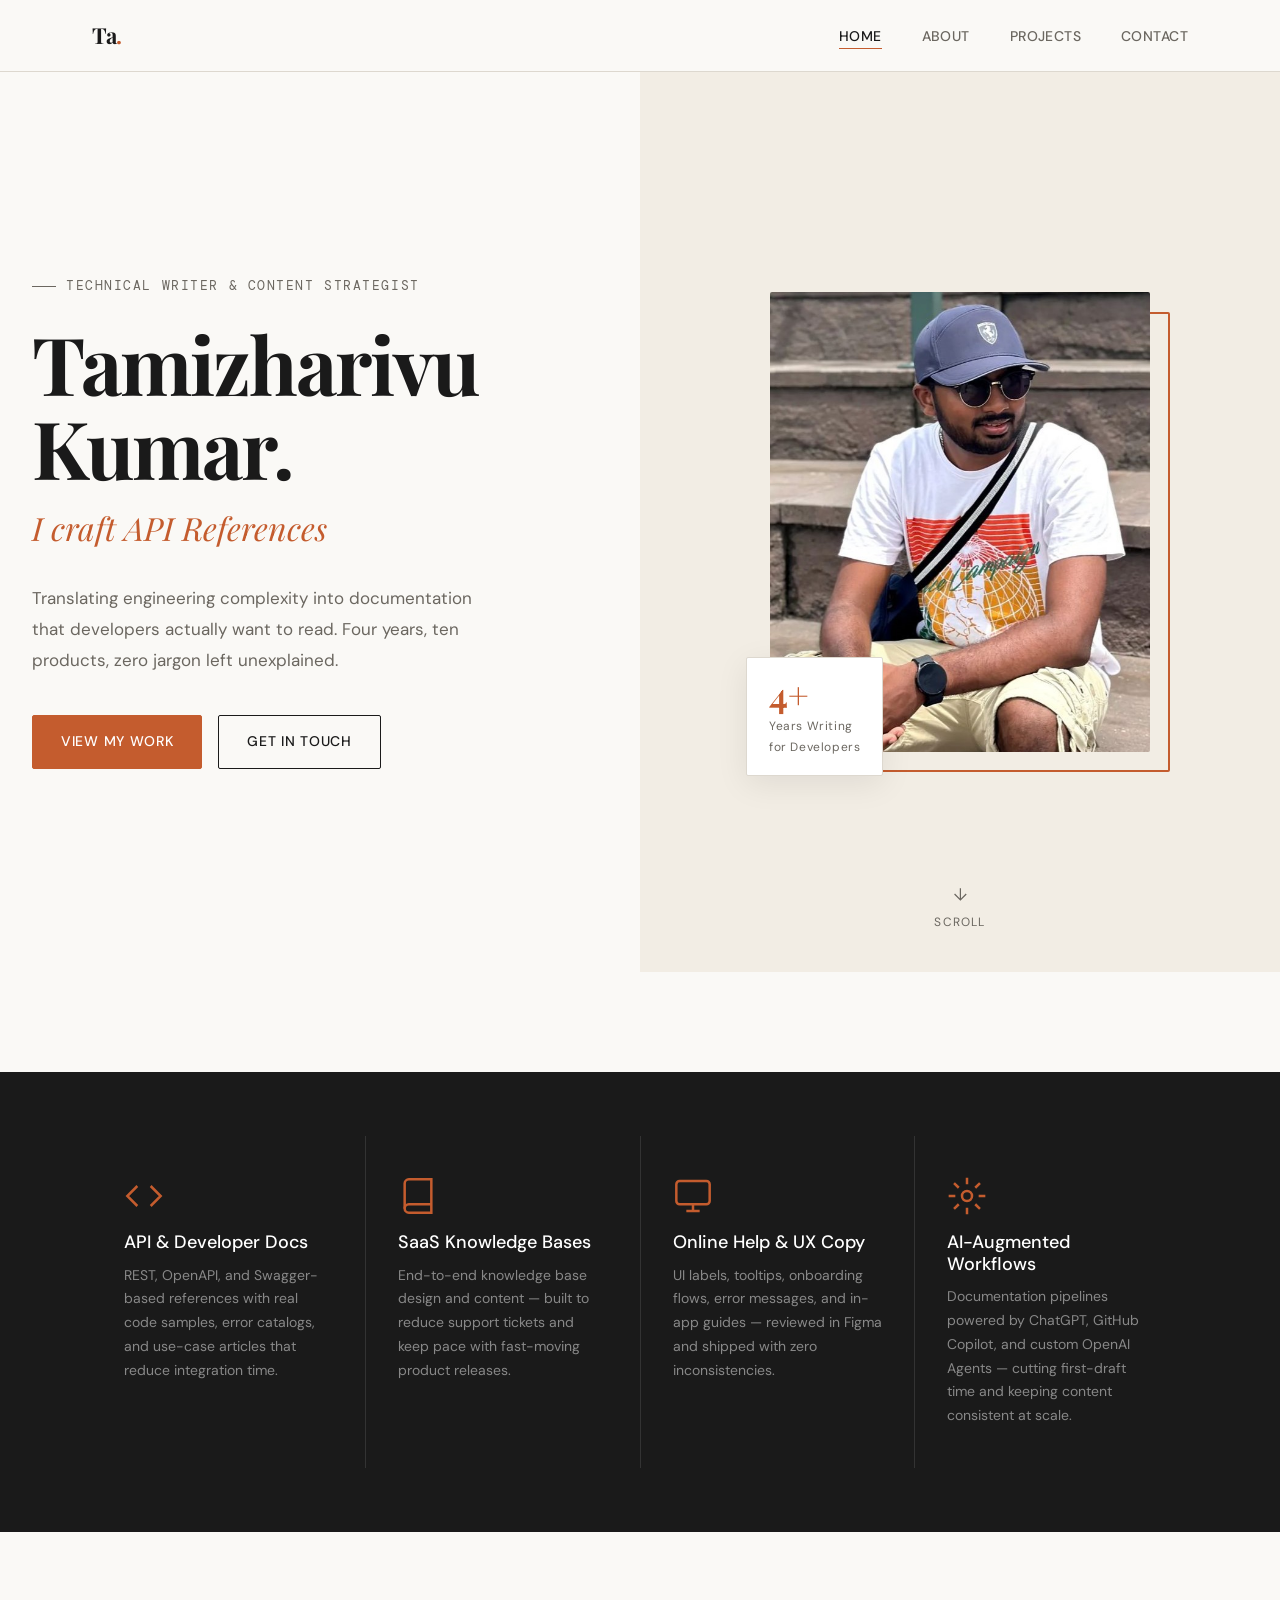
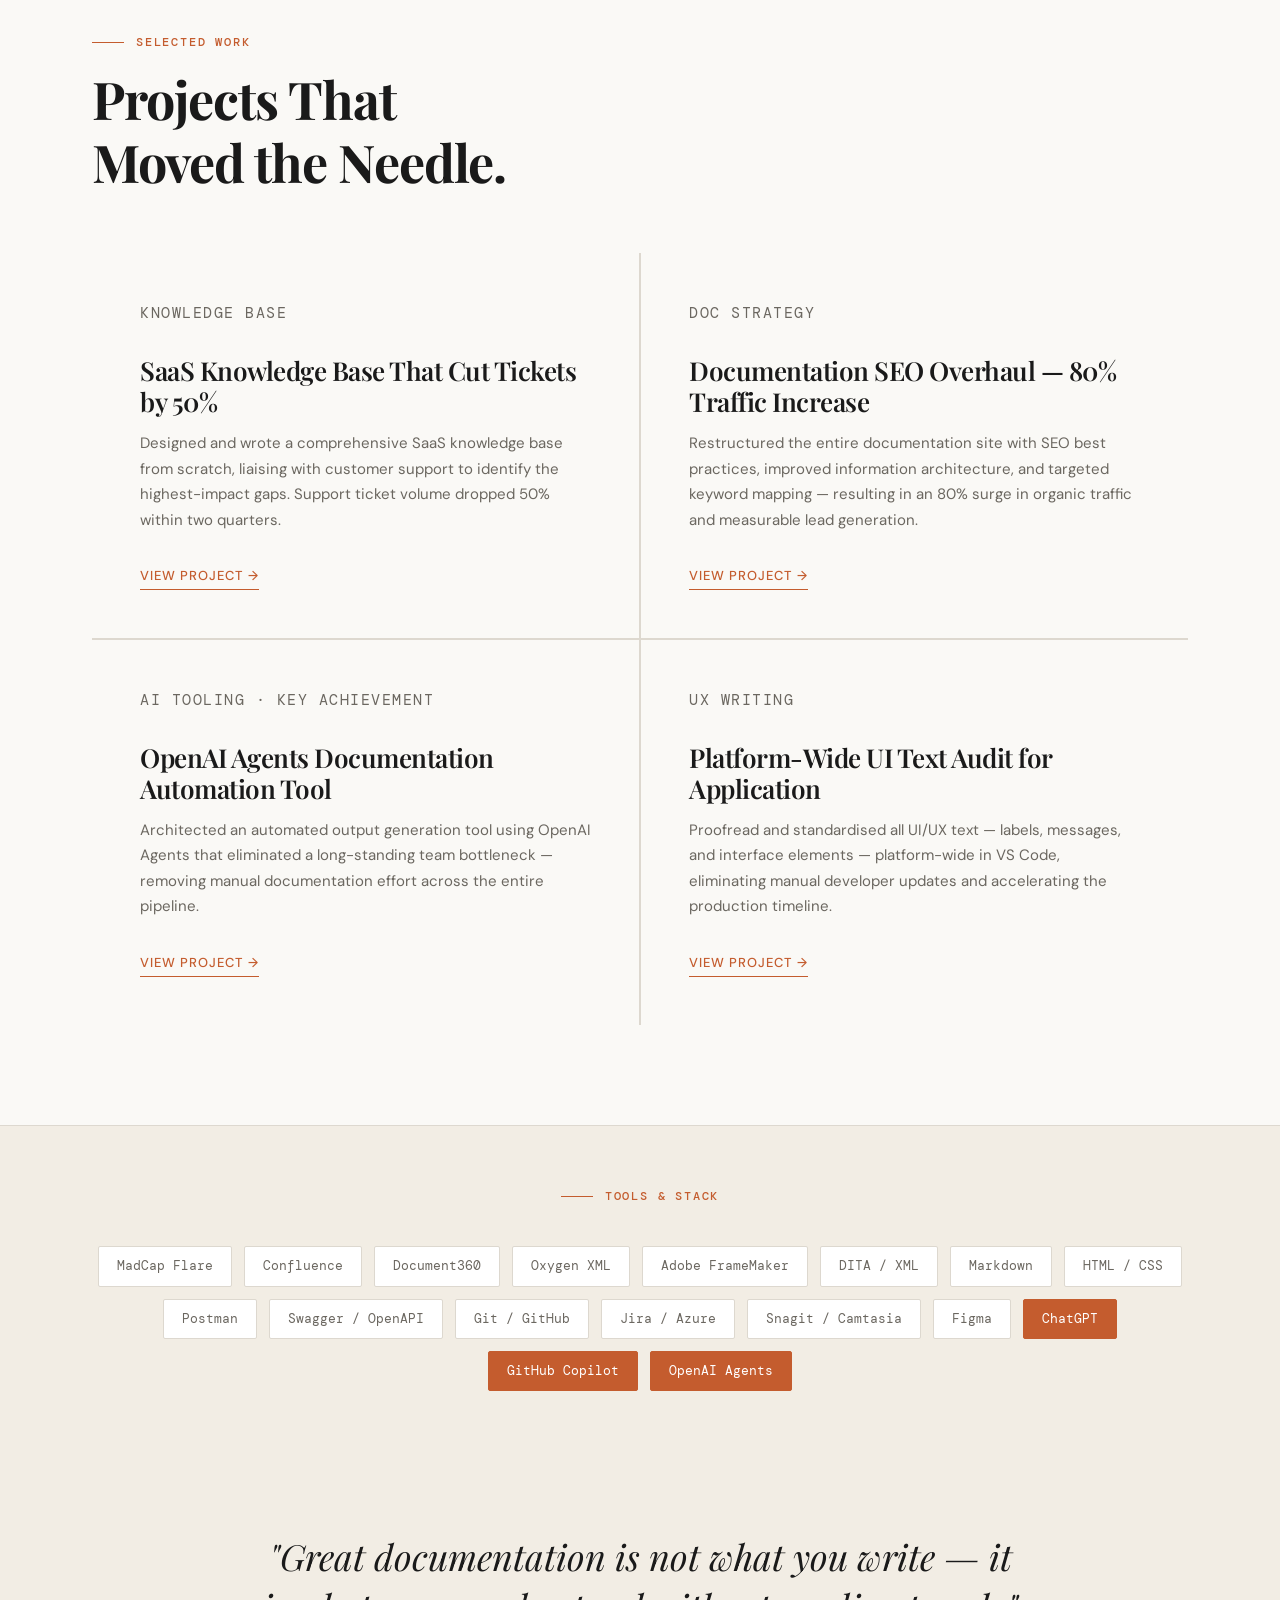
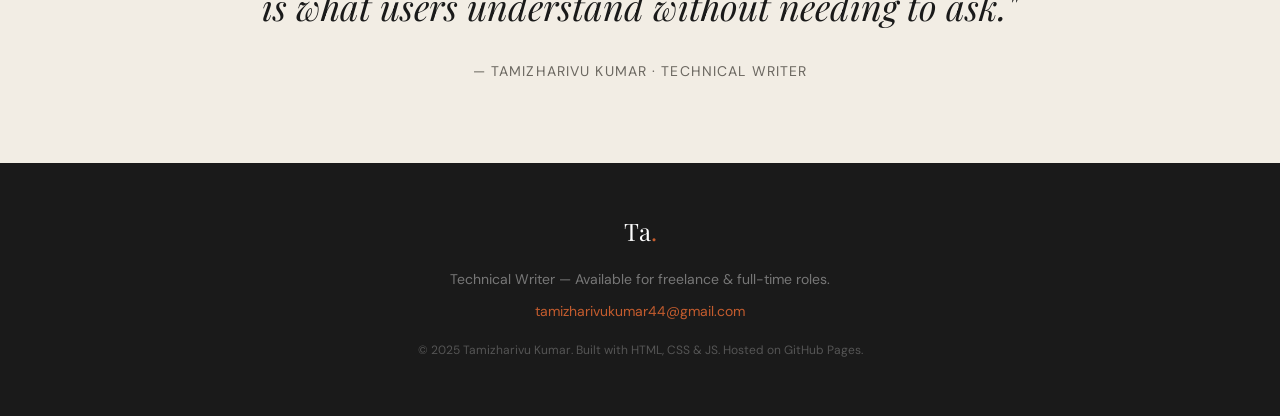
==== index.html @ 8c119a4e "Folder update" ====
<!DOCTYPE html>
<html lang="en">

<head>
  <meta charset="UTF-8" />
  <meta name="viewport" content="width=device-width, initial-scale=1.0" />
  <title>Tamizharivu Kumar — Technical Writer</title>
  <meta name="description"
    content="Technical Writer specializing in API documentation, developer guides, and UX writing. Turning complex ideas into clear, human-centered content." />
  <link rel="stylesheet" href="css/style.css" />
  <link rel="preconnect" href="https://fonts.googleapis.com" />
  <link rel="preconnect" href="https://fonts.gstatic.com" crossorigin />
</head>

<body>

  <!-- ============ NAV ============ -->
  <nav>
    <div class="nav-inner">
      <a class="nav-logo" href="index.html">Ta<span>.</span></a>
      <ul class="nav-links">
        <li><a href="index.html">Home</a></li>
        <li><a href="pages/about.html">About</a></li>
        <li><a href="pages/projects.html">Projects</a></li>
        <li><a href="pages/contact.html">Contact</a></li>
      </ul>
      <button class="nav-toggle" aria-label="Toggle menu">
        <span></span><span></span><span></span>
      </button>
    </div>
  </nav>

  <!-- ============ HERO ============ -->
  <section class="hero">
    <div class="hero-left">
      <p class="hero-eyebrow">Technical Writer &amp; Content Strategist</p>

      <h1 class="hero-name">Tamizharivu<br>Kumar.</h1>

      <p class="hero-title">
        I craft <span class="hero-type">API References</span>
      </p>

      <p class="hero-desc">
        Translating engineering complexity into documentation that developers
        actually want to read. Four years, ten products, zero jargon left
        unexplained.
      </p>

      <div class="hero-ctas">
        <a href="pages/projects.html" class="btn btn-primary">View My Work</a>
        <a href="pages/contact.html" class="btn btn-outline">Get In Touch</a>
      </div>
    </div>

    <div class="hero-right">
      <div class="hero-image-wrap">
        <img class="hero-photo" src="assets/images/profile.jpeg" alt="Tamizharivu Kumar">
        <!-- <div class="hero-photo-placeholder">
          <svg viewBox="0 0 24 24" fill="none" stroke="currentColor" stroke-width="1">
            <path d="M20 21v-2a4 4 0 0 0-4-4H8a4 4 0 0 0-4 4v2" />
            <circle cx="12" cy="7" r="4" />
          </svg>
        </div> -->
        <div class="hero-frame"></div>
        <div class="hero-badge">
          <div class="hero-badge-number">4+</div>
          <div class="hero-badge-label">Years Writing<br>for Developers</div>
        </div>
      </div>

      <div class="scroll-hint">
        <svg viewBox="0 0 24 24" fill="none" stroke="currentColor" stroke-width="1.5">
          <path d="M12 5v14M5 12l7 7 7-7" />
        </svg>
        Scroll
      </div>
    </div>
  </section>

  <!-- ============ SERVICES STRIP ============ -->
 <div class="services-strip">
    <div class="container">
      <div class="services-grid">

        <div class="service-item fade-up">
          <div class="service-icon">
            <svg viewBox="0 0 24 24" fill="none" stroke="currentColor" stroke-width="1.5">
              <polyline points="16 18 22 12 16 6"/><polyline points="8 6 2 12 8 18"/>
            </svg>
          </div>
          <h3>API &amp; Developer Docs</h3>
          <p>REST, OpenAPI, and Swagger-based references with real code samples, error catalogs, and use-case articles that reduce integration time.</p>
        </div>

        <div class="service-item fade-up">
          <div class="service-icon">
            <svg viewBox="0 0 24 24" fill="none" stroke="currentColor" stroke-width="1.5">
              <path d="M4 19.5A2.5 2.5 0 0 1 6.5 17H20"/><path d="M6.5 2H20v20H6.5A2.5 2.5 0 0 1 4 19.5v-15A2.5 2.5 0 0 1 6.5 2z"/>
            </svg>
          </div>
          <h3>SaaS Knowledge Bases</h3>
          <p>End-to-end knowledge base design and content — built to reduce support tickets and keep pace with fast-moving product releases.</p>
        </div>

        <div class="service-item fade-up">
          <div class="service-icon">
            <svg viewBox="0 0 24 24" fill="none" stroke="currentColor" stroke-width="1.5">
              <rect x="2" y="3" width="20" height="14" rx="2"/>
              <path d="M8 21h8M12 17v4"/>
            </svg>
          </div>
          <h3>Online Help &amp; UX Copy</h3>
          <p>UI labels, tooltips, onboarding flows, error messages, and in-app guides — reviewed in Figma and shipped with zero inconsistencies.</p>
        </div>

        <div class="service-item fade-up">
          <div class="service-icon">
            <svg viewBox="0 0 24 24" fill="none" stroke="currentColor" stroke-width="1.5">
              <circle cx="12" cy="12" r="3"/><path d="M12 1v4M12 19v4M4.22 4.22l2.83 2.83M16.95 16.95l2.83 2.83M1 12h4M19 12h4M4.22 19.78l2.83-2.83M16.95 7.05l2.83-2.83"/>
            </svg>
          </div>
          <h3>AI-Augmented Workflows</h3>
          <p>Documentation pipelines powered by ChatGPT, GitHub Copilot, and custom OpenAI Agents — cutting first-draft time and keeping content consistent at scale.</p>
        </div>

      </div>
    </div>
  </div>

  <!-- ============ FEATURED PROJECTS ============ -->
  <section class="home-projects">
    <div class="container">
      <p class="section-label fade-up">Selected Work</p>
      <h2 class="section-title fade-up">Projects That<br>Moved the Needle.</h2>

      <div class="featured-grid">

        <div class="feat-card fade-up" onclick="location.href='pages/projects.html'">
          <p class="feat-tag">Knowledge Base</p>
          <h3>SaaS Knowledge Base That Cut Tickets by 50%</h3>
          <p>Designed and wrote a comprehensive SaaS knowledge base from scratch, liaising with customer support to identify the highest-impact gaps. Support ticket volume dropped 50% within two quarters.</p>
          <span class="feat-link">View project →</span>
        </div>

        <div class="feat-card fade-up" onclick="location.href='pages/projects.html'">
          <p class="feat-tag">Doc Strategy</p>
          <h3>Documentation SEO Overhaul — 80% Traffic Increase</h3>
          <p>Restructured the entire documentation site with SEO best practices, improved information architecture, and targeted keyword mapping — resulting in an 80% surge in organic traffic and measurable lead generation.</p>
          <span class="feat-link">View project →</span>
        </div>

        <div class="feat-card fade-up" onclick="location.href='pages/projects.html'">
          <p class="feat-tag">AI Tooling · Key Achievement</p>
          <h3>OpenAI Agents Documentation Automation Tool</h3>
          <p>Architected an automated output generation tool using OpenAI Agents that eliminated a long-standing team bottleneck — removing manual documentation effort across the entire pipeline.</p>
          <span class="feat-link">View project →</span>
        </div>

        <div class="feat-card fade-up" onclick="location.href='pages/projects.html'">
          <p class="feat-tag">UX Writing</p>
          <h3>Platform-Wide UI Text Audit for Application</h3>
          <p>Proofread and standardised all UI/UX text — labels, messages, and interface elements — platform-wide in VS Code, eliminating manual developer updates and accelerating the production timeline.</p>
          <span class="feat-link">View project →</span>
        </div>

      </div>
    </div>
  </section>

    <!-- ============ TOOLS STRIP ============ -->
  <div style="background:var(--cream); padding:60px 0; border-top:1px solid var(--border);">
    <div class="container">
      <p class="section-label fade-up" style="justify-content:center; margin-bottom:40px;">Tools &amp; Stack</p>
      <div style="display:flex; flex-wrap:wrap; gap:12px; justify-content:center;" class="fade-up">
        <span style="padding:8px 18px; background:var(--white); border:1px solid var(--border); border-radius:2px; font-size:13px; font-family:var(--font-mono); color:var(--muted);">MadCap Flare</span>
        <span style="padding:8px 18px; background:var(--white); border:1px solid var(--border); border-radius:2px; font-size:13px; font-family:var(--font-mono); color:var(--muted);">Confluence</span>
        <span style="padding:8px 18px; background:var(--white); border:1px solid var(--border); border-radius:2px; font-size:13px; font-family:var(--font-mono); color:var(--muted);">Document360</span>
        <span style="padding:8px 18px; background:var(--white); border:1px solid var(--border); border-radius:2px; font-size:13px; font-family:var(--font-mono); color:var(--muted);">Oxygen XML</span>
        <span style="padding:8px 18px; background:var(--white); border:1px solid var(--border); border-radius:2px; font-size:13px; font-family:var(--font-mono); color:var(--muted);">Adobe FrameMaker</span>
        <span style="padding:8px 18px; background:var(--white); border:1px solid var(--border); border-radius:2px; font-size:13px; font-family:var(--font-mono); color:var(--muted);">DITA / XML</span>
        <span style="padding:8px 18px; background:var(--white); border:1px solid var(--border); border-radius:2px; font-size:13px; font-family:var(--font-mono); color:var(--muted);">Markdown</span>
        <span style="padding:8px 18px; background:var(--white); border:1px solid var(--border); border-radius:2px; font-size:13px; font-family:var(--font-mono); color:var(--muted);">HTML / CSS</span>
        <span style="padding:8px 18px; background:var(--white); border:1px solid var(--border); border-radius:2px; font-size:13px; font-family:var(--font-mono); color:var(--muted);">Postman</span>
        <span style="padding:8px 18px; background:var(--white); border:1px solid var(--border); border-radius:2px; font-size:13px; font-family:var(--font-mono); color:var(--muted);">Swagger / OpenAPI</span>
        <span style="padding:8px 18px; background:var(--white); border:1px solid var(--border); border-radius:2px; font-size:13px; font-family:var(--font-mono); color:var(--muted);">Git / GitHub</span>
        <span style="padding:8px 18px; background:var(--white); border:1px solid var(--border); border-radius:2px; font-size:13px; font-family:var(--font-mono); color:var(--muted);">Jira / Azure</span>
        <span style="padding:8px 18px; background:var(--white); border:1px solid var(--border); border-radius:2px; font-size:13px; font-family:var(--font-mono); color:var(--muted);">Snagit / Camtasia</span>
        <span style="padding:8px 18px; background:var(--white); border:1px solid var(--border); border-radius:2px; font-size:13px; font-family:var(--font-mono); color:var(--muted);">Figma</span>
        <span style="padding:8px 18px; background:var(--accent); border:1px solid var(--accent); border-radius:2px; font-size:13px; font-family:var(--font-mono); color:var(--white);">ChatGPT</span>
        <span style="padding:8px 18px; background:var(--accent); border:1px solid var(--accent); border-radius:2px; font-size:13px; font-family:var(--font-mono); color:var(--white);">GitHub Copilot</span>
        <span style="padding:8px 18px; background:var(--accent); border:1px solid var(--accent); border-radius:2px; font-size:13px; font-family:var(--font-mono); color:var(--white);">OpenAI Agents</span>
      </div>
    </div>
  </div>

  <!-- ============ TESTIMONIAL ============ -->
 <div class="testimonial-section fade-up">
    <div class="container">
      <blockquote class="main-quote">
        "Great documentation is not what you write — it is what users
        understand without needing to ask."
      </blockquote>
      <p class="quote-attr">— Tamizharivu Kumar · Technical Writer</p>
    </div>
  </div>

  <!-- ============ FOOTER ============ -->
  <footer>
    <div class="container">
      <div class="footer-logo">Ta<span>.</span></div>
      <p>Technical Writer — Available for freelance &amp; full-time roles.</p>
      <p><a href="mailto:tamizharivukumar44@gmail.com">tamizharivukumar44@gmail.com</a></p>
      <p style="margin-top:16px; font-size:12px; color:#555;">© 2025 Tamizharivu Kumar. Built with HTML, CSS &amp; JS.
        Hosted on GitHub Pages.</p>
    </div>
  </footer>

  <script src="js/main.js"></script>
</body>

</html>
---- css/style.css ----
/* =========================================
   TECHNICAL WRITER PORTFOLIO — STYLE SHEET
   ========================================= */

@import url('https://fonts.googleapis.com/css2?family=Playfair+Display:ital,wght@0,400;0,600;0,700;1,400&family=DM+Sans:wght@300;400;500&family=DM+Mono:wght@400;500&display=swap');

/* ---- RESET & BASE ---- */
*, *::before, *::after { box-sizing: border-box; margin: 0; padding: 0; }

:root {
  --ink:       #1a1a1a;
  --paper:     #faf9f6;
  --cream:     #f2ede4;
  --accent:    #c45c2e;
  --accent-lt: #f0d6c8;
  --muted:     #6b6760;
  --border:    #ddd8cf;
  --white:     #ffffff;

  --font-display: 'Playfair Display', Georgia, serif;
  --font-body:    'DM Sans', sans-serif;
  --font-mono:    'DM Mono', monospace;

  --nav-h:    72px;
  --max-w:    1160px;
  --section-py: 100px;
}

html { scroll-behavior: smooth; }

body {
  font-family: var(--font-body);
  background: var(--paper);
  color: var(--ink);
  line-height: 1.7;
  font-size: 16px;
  overflow-x: hidden;
}

/* ---- TYPOGRAPHY ---- */
h1, h2, h3, h4 {
  font-family: var(--font-display);
  line-height: 1.2;
  color: var(--ink);
}

a { color: inherit; text-decoration: none; }
img { display: block; max-width: 100%; }
ul { list-style: none; }

/* ---- LAYOUT ---- */
.container {
  width: 100%;
  max-width: var(--max-w);
  margin: 0 auto;
  padding: 0 32px;
}

section { padding: var(--section-py) 0; }

/* ---- NAV ---- */
nav {
  position: fixed;
  top: 0; left: 0; right: 0;
  height: var(--nav-h);
  background: rgba(250, 249, 246, 0.92);
  backdrop-filter: blur(12px);
  border-bottom: 1px solid var(--border);
  z-index: 100;
  display: flex;
  align-items: center;
}

.nav-inner {
  display: flex;
  align-items: center;
  justify-content: space-between;
  width: 100%;
  max-width: var(--max-w);
  margin: 0 auto;
  padding: 0 32px;
}

.nav-logo {
  font-family: var(--font-display);
  font-size: 22px;
  font-weight: 700;
  color: var(--ink);
  letter-spacing: -0.5px;
}

.nav-logo span { color: var(--accent); }

.nav-links {
  display: flex;
  align-items: center;
  gap: 40px;
}

.nav-links a {
  font-size: 14px;
  font-weight: 500;
  color: var(--muted);
  letter-spacing: 0.03em;
  text-transform: uppercase;
  transition: color 0.2s;
  position: relative;
}

.nav-links a::after {
  content: '';
  position: absolute;
  bottom: -4px; left: 0;
  width: 0; height: 1px;
  background: var(--accent);
  transition: width 0.3s ease;
}

.nav-links a:hover,
.nav-links a.active { color: var(--ink); }
.nav-links a:hover::after,
.nav-links a.active::after { width: 100%; }

/* Hamburger */
.nav-toggle {
  display: none;
  flex-direction: column;
  gap: 5px;
  cursor: pointer;
  padding: 4px;
  background: none;
  border: none;
}
.nav-toggle span {
  display: block;
  width: 24px; height: 2px;
  background: var(--ink);
  border-radius: 2px;
  transition: all 0.3s;
}

/* ---- BUTTONS ---- */
.btn {
  display: inline-flex;
  align-items: center;
  gap: 8px;
  padding: 14px 28px;
  border-radius: 2px;
  font-family: var(--font-body);
  font-size: 14px;
  font-weight: 500;
  letter-spacing: 0.05em;
  text-transform: uppercase;
  cursor: pointer;
  transition: all 0.2s ease;
  border: 1.5px solid transparent;
}

.btn-primary {
  background: var(--accent);
  color: var(--white);
  border-color: var(--accent);
}
.btn-primary:hover {
  background: #b0501f;
  border-color: #b0501f;
  transform: translateY(-1px);
}

.btn-outline {
  background: transparent;
  color: var(--ink);
  border-color: var(--ink);
}
.btn-outline:hover {
  background: var(--ink);
  color: var(--white);
  transform: translateY(-1px);
}

/* ---- SECTION LABEL ---- */
.section-label {
  font-family: var(--font-mono);
  font-size: 12px;
  font-weight: 500;
  letter-spacing: 0.15em;
  text-transform: uppercase;
  color: var(--accent);
  display: flex;
  align-items: center;
  gap: 12px;
  margin-bottom: 16px;
}
.section-label::before {
  content: '';
  width: 32px; height: 1px;
  background: var(--accent);
}

.section-title {
  font-size: clamp(32px, 5vw, 52px);
  font-weight: 700;
  margin-bottom: 24px;
  letter-spacing: -1px;
}

/* ================================================
   HOME PAGE
   ================================================ */
.hero {
  min-height: 100vh;
  display: grid;
  grid-template-columns: 1fr 1fr;
  align-items: center;
  padding-top: var(--nav-h);
  overflow: hidden;
}

.hero-left {
  padding: 80px 60px 80px 32px;
  max-width: 580px;
}

.hero-eyebrow {
  font-family: var(--font-mono);
  font-size: 13px;
  letter-spacing: 0.12em;
  color: var(--muted);
  text-transform: uppercase;
  margin-bottom: 24px;
  display: flex;
  align-items: center;
  gap: 10px;
}
.hero-eyebrow::before {
  content: '';
  width: 24px; height: 1px;
  background: var(--muted);
}

.hero-name {
  font-size: clamp(48px, 7vw, 80px);
  font-weight: 700;
  letter-spacing: -2px;
  line-height: 1.05;
  margin-bottom: 12px;
}

.hero-title {
  font-family: var(--font-display);
  font-style: italic;
  font-size: clamp(22px, 3vw, 32px);
  color: var(--accent);
  margin-bottom: 28px;
}

.hero-desc {
  font-size: 17px;
  color: var(--muted);
  line-height: 1.8;
  margin-bottom: 40px;
  max-width: 460px;
}

.hero-ctas {
  display: flex;
  gap: 16px;
  flex-wrap: wrap;
}

.hero-right {
  position: relative;
  height: 100vh;
  background: var(--cream);
  display: flex;
  align-items: center;
  justify-content: center;
  overflow: hidden;
}

.hero-image-wrap {
  position: relative;
  width: 380px;
  height: 460px;
}

.hero-photo {
  width: 100%;
  height: 100%;
  object-fit: cover;
  border-radius: 2px;
  position: relative;
  z-index: 2;
}

.hero-photo-placeholder {
  width: 100%;
  height: 100%;
  background: linear-gradient(135deg, #e8e2d9 0%, #d4cec5 100%);
  border-radius: 2px;
  position: relative;
  z-index: 2;
  display: flex;
  align-items: center;
  justify-content: center;
}

.hero-photo-placeholder svg {
  width: 80px;
  height: 80px;
  opacity: 0.3;
}

.hero-frame {
  position: absolute;
  top: 20px; right: -20px;
  width: 100%; height: 100%;
  border: 2px solid var(--accent);
  border-radius: 2px;
  z-index: 1;
}

.hero-badge {
  position: absolute;
  bottom: -24px; left: -24px;
  background: var(--white);
  border: 1px solid var(--border);
  padding: 18px 22px;
  border-radius: 2px;
  z-index: 3;
  box-shadow: 0 8px 32px rgba(0,0,0,0.08);
}
.hero-badge-number {
  font-family: var(--font-display);
  font-size: 36px;
  font-weight: 700;
  color: var(--accent);
  line-height: 1;
}
.hero-badge-label {
  font-size: 12px;
  color: var(--muted);
  margin-top: 4px;
  letter-spacing: 0.05em;
}

/* Scroll indicator */
.scroll-hint {
  position: absolute;
  bottom: 40px;
  left: 50%;
  transform: translateX(-50%);
  display: flex;
  flex-direction: column;
  align-items: center;
  gap: 8px;
  color: var(--muted);
  font-size: 12px;
  letter-spacing: 0.1em;
  text-transform: uppercase;
  animation: nudge 2s ease-in-out infinite;
}

.scroll-hint svg { width: 20px; height: 20px; }

@keyframes nudge {
  0%, 100% { transform: translateX(-50%) translateY(0); }
  50%       { transform: translateX(-50%) translateY(6px); }
}

/* Services strip */
.services-strip {
  background: var(--ink);
  padding: 64px 0;
}

.services-grid {
  display: grid;
  grid-template-columns: repeat(4, 1fr);
  gap: 1px;
  background: #333;
}

.service-item {
  background: var(--ink);
  padding: 40px 32px;
  transition: background 0.3s;
}
.service-item:hover { background: #242424; }

.service-icon {
  width: 40px; height: 40px;
  margin-bottom: 16px;
  color: var(--accent);
}
.service-icon svg { width: 100%; height: 100%; }

.service-item h3 {
  font-size: 18px;
  color: var(--white);
  margin-bottom: 10px;
  font-family: var(--font-body);
  font-weight: 500;
}

.service-item p {
  font-size: 14px;
  color: #888;
  line-height: 1.7;
}

/* Featured projects home strip */
.home-projects {
  background: var(--paper);
}

.featured-grid {
  display: grid;
  grid-template-columns: 1fr 1fr;
  gap: 2px;
  margin-top: 60px;
  background: var(--border);
}

.feat-card {
  background: var(--paper);
  padding: 48px;
  transition: background 0.3s;
  cursor: pointer;
}
.feat-card:hover { background: var(--cream); }

.feat-tag {
  font-family: var(--font-mono);
  font-size: 11px;
  letter-spacing: 0.1em;
  text-transform: uppercase;
  color: var(--accent);
  margin-bottom: 16px;
}

.feat-card h3 {
  font-size: 26px;
  font-weight: 600;
  margin-bottom: 14px;
  letter-spacing: -0.5px;
}

.feat-card p {
  font-size: 15px;
  color: var(--muted);
  line-height: 1.7;
  margin-bottom: 28px;
}

.feat-link {
  display: inline-flex;
  align-items: center;
  gap: 8px;
  font-size: 13px;
  font-weight: 500;
  letter-spacing: 0.08em;
  text-transform: uppercase;
  color: var(--accent);
  border-bottom: 1px solid var(--accent);
  padding-bottom: 2px;
  transition: gap 0.2s;
}
.feat-link:hover { gap: 14px; }

/* Testimonial */
.testimonial-section {
  background: var(--cream);
  padding: 80px 0;
  text-align: center;
}

blockquote.main-quote {
  font-family: var(--font-display);
  font-style: italic;
  font-size: clamp(22px, 3vw, 36px);
  max-width: 760px;
  margin: 0 auto 28px;
  line-height: 1.4;
  color: var(--ink);
}

.quote-attr {
  font-size: 14px;
  color: var(--muted);
  letter-spacing: 0.08em;
  text-transform: uppercase;
}

/* ================================================
   ABOUT PAGE
   ================================================ */
.about-hero {
  padding-top: calc(var(--nav-h) + 80px);
  padding-bottom: 80px;
}

.about-hero-grid {
  display: grid;
  grid-template-columns: 1fr 1fr;
  gap: 80px;
  align-items: center;
}

.about-image-wrap {
  position: relative;
}

.about-photo {
  width: 100%;
  aspect-ratio: 3/4;
  object-fit: cover;
  border-radius: 2px;
}

.about-photo-placeholder {
  width: 100%;
  aspect-ratio: 3/4;
  background: var(--cream);
  border-radius: 2px;
  display: flex;
  align-items: center;
  justify-content: center;
}

.about-accent-block {
  position: absolute;
  bottom: -32px;
  right: -32px;
  width: 180px;
  height: 180px;
  background: var(--accent);
  z-index: -1;
  border-radius: 2px;
}

.about-stat-chips {
  display: flex;
  gap: 16px;
  flex-wrap: wrap;
  margin-top: 32px;
}

.stat-chip {
  text-align: center;
  background: var(--white);
  border: 1px solid var(--border);
  padding: 20px 28px;
  border-radius: 2px;
  flex: 1;
  min-width: 100px;
}
.stat-chip .num {
  font-family: var(--font-display);
  font-size: 32px;
  font-weight: 700;
  color: var(--accent);
  display: block;
}
.stat-chip .lbl {
  font-size: 12px;
  color: var(--muted);
  text-transform: uppercase;
  letter-spacing: 0.05em;
  margin-top: 4px;
}

/* Skills section */
.skills-section {
  background: var(--cream);
}

.skills-grid {
  display: grid;
  grid-template-columns: repeat(3, 1fr);
  gap: 24px;
  margin-top: 60px;
}

.skill-card {
  background: var(--white);
  border: 1px solid var(--border);
  padding: 32px;
  border-radius: 2px;
  transition: border-color 0.3s, transform 0.3s;
}
.skill-card:hover {
  border-color: var(--accent);
  transform: translateY(-4px);
}

.skill-card h3 {
  font-size: 17px;
  font-weight: 600;
  margin-bottom: 16px;
  font-family: var(--font-body);
  display: flex;
  align-items: center;
  gap: 10px;
}

.skill-card h3 .dot {
  width: 8px; height: 8px;
  background: var(--accent);
  border-radius: 50%;
  flex-shrink: 0;
}

.skill-list li {
  font-size: 14px;
  color: var(--muted);
  padding: 6px 0;
  border-bottom: 1px solid var(--cream);
  display: flex;
  align-items: center;
  gap: 8px;
}
.skill-list li::before {
  content: '—';
  color: var(--accent);
  font-size: 12px;
}

/* Timeline */
.timeline-section { background: var(--paper); }

.timeline {
  margin-top: 60px;
  position: relative;
  max-width: 700px;
}

.timeline::before {
  content: '';
  position: absolute;
  left: 0; top: 0; bottom: 0;
  width: 1px;
  background: var(--border);
}

.timeline-item {
  padding-left: 40px;
  margin-bottom: 48px;
  position: relative;
}

.timeline-item::before {
  content: '';
  position: absolute;
  left: -5px; top: 6px;
  width: 11px; height: 11px;
  border-radius: 50%;
  background: var(--white);
  border: 2px solid var(--accent);
}

.timeline-date {
  font-family: var(--font-mono);
  font-size: 12px;
  color: var(--accent);
  letter-spacing: 0.1em;
  margin-bottom: 8px;
}

.timeline-item h3 {
  font-size: 20px;
  font-weight: 600;
  font-family: var(--font-body);
  margin-bottom: 4px;
}

.timeline-item .company {
  font-size: 14px;
  color: var(--muted);
  margin-bottom: 12px;
}

.timeline-item p {
  font-size: 15px;
  color: var(--muted);
  line-height: 1.7;
}

/* ================================================
   PROJECTS PAGE
   ================================================ */
.projects-hero {
  padding-top: calc(var(--nav-h) + 80px);
  padding-bottom: 60px;
}

.filter-bar {
  display: flex;
  gap: 8px;
  flex-wrap: wrap;
  margin-top: 48px;
}

.filter-btn {
  padding: 8px 20px;
  border-radius: 100px;
  font-size: 13px;
  font-weight: 500;
  cursor: pointer;
  border: 1.5px solid var(--border);
  background: transparent;
  color: var(--muted);
  font-family: var(--font-body);
  transition: all 0.2s;
  letter-spacing: 0.03em;
}
.filter-btn:hover,
.filter-btn.active {
  border-color: var(--accent);
  color: var(--accent);
  background: var(--accent-lt);
}

.projects-grid {
  display: grid;
  grid-template-columns: repeat(3, 1fr);
  gap: 24px;
  margin-top: 60px;
}

.project-card {
  border: 1px solid var(--border);
  border-radius: 2px;
  overflow: hidden;
  background: var(--white);
  transition: transform 0.3s, box-shadow 0.3s;
}
.project-card:hover {
  transform: translateY(-6px);
  box-shadow: 0 20px 60px rgba(0,0,0,0.08);
}

.project-card-thumb {
  height: 200px;
  background: var(--cream);
  position: relative;
  overflow: hidden;
  display: flex;
  align-items: center;
  justify-content: center;
}

.project-card-thumb .thumb-icon {
  width: 48px; height: 48px;
  opacity: 0.25;
}

.project-card-thumb .thumb-label {
  position: absolute;
  top: 16px; left: 16px;
  font-family: var(--font-mono);
  font-size: 11px;
  letter-spacing: 0.1em;
  text-transform: uppercase;
  background: var(--accent);
  color: var(--white);
  padding: 4px 10px;
  border-radius: 100px;
}

.project-card-body { padding: 28px; }

.project-card-body h3 {
  font-size: 20px;
  font-weight: 600;
  margin-bottom: 10px;
  font-family: var(--font-body);
  letter-spacing: -0.3px;
}

.project-card-body p {
  font-size: 14px;
  color: var(--muted);
  line-height: 1.7;
  margin-bottom: 20px;
}

.project-tags {
  display: flex;
  gap: 8px;
  flex-wrap: wrap;
  margin-bottom: 20px;
}

.tag {
  font-size: 11px;
  font-family: var(--font-mono);
  letter-spacing: 0.05em;
  padding: 4px 10px;
  background: var(--cream);
  color: var(--muted);
  border-radius: 100px;
  border: 1px solid var(--border);
}

.project-links {
  display: flex;
  gap: 16px;
}

.proj-link {
  font-size: 13px;
  font-weight: 500;
  color: var(--accent);
  letter-spacing: 0.05em;
  text-transform: uppercase;
  display: flex;
  align-items: center;
  gap: 6px;
  transition: gap 0.2s;
}
.proj-link:hover { gap: 10px; }
.proj-link svg { width: 14px; height: 14px; }

/* ================================================
   CONTACT PAGE
   ================================================ */
.contact-section {
  padding-top: calc(var(--nav-h) + 80px);
  min-height: 100vh;
}

.contact-grid {
  display: grid;
  grid-template-columns: 1fr 1fr;
  gap: 80px;
  align-items: start;
}

.contact-info h2 { margin-bottom: 20px; }
.contact-info > p {
  font-size: 17px;
  color: var(--muted);
  line-height: 1.8;
  margin-bottom: 48px;
}

.contact-details {
  display: flex;
  flex-direction: column;
  gap: 24px;
  margin-bottom: 48px;
}

.contact-item {
  display: flex;
  align-items: flex-start;
  gap: 16px;
}

.contact-item-icon {
  width: 44px; height: 44px;
  background: var(--cream);
  border-radius: 2px;
  display: flex;
  align-items: center;
  justify-content: center;
  flex-shrink: 0;
}
.contact-item-icon svg { width: 20px; height: 20px; color: var(--accent); }

.contact-item-text .lbl {
  font-size: 11px;
  font-family: var(--font-mono);
  letter-spacing: 0.1em;
  text-transform: uppercase;
  color: var(--muted);
  margin-bottom: 2px;
}
.contact-item-text a,
.contact-item-text span {
  font-size: 16px;
  font-weight: 500;
  color: var(--ink);
}

.social-row {
  display: flex;
  gap: 12px;
}

.social-btn {
  width: 44px; height: 44px;
  border: 1.5px solid var(--border);
  border-radius: 2px;
  display: flex;
  align-items: center;
  justify-content: center;
  color: var(--muted);
  transition: all 0.2s;
}
.social-btn:hover {
  border-color: var(--accent);
  color: var(--accent);
  background: var(--accent-lt);
}
.social-btn svg { width: 18px; height: 18px; }

/* Form */
.contact-form-wrap {
  background: var(--cream);
  padding: 48px;
  border-radius: 2px;
}

.contact-form-wrap h3 {
  font-size: 24px;
  font-weight: 600;
  font-family: var(--font-body);
  margin-bottom: 32px;
}

.form-group {
  margin-bottom: 24px;
}

.form-group label {
  display: block;
  font-size: 12px;
  font-family: var(--font-mono);
  letter-spacing: 0.1em;
  text-transform: uppercase;
  color: var(--muted);
  margin-bottom: 8px;
}

.form-group input,
.form-group select,
.form-group textarea {
  width: 100%;
  padding: 14px 18px;
  background: var(--white);
  border: 1.5px solid var(--border);
  border-radius: 2px;
  font-family: var(--font-body);
  font-size: 16px;
  color: var(--ink);
  outline: none;
  transition: border-color 0.2s;
  appearance: none;
}

.form-group input:focus,
.form-group select:focus,
.form-group textarea:focus {
  border-color: var(--accent);
}

.form-group textarea {
  resize: vertical;
  min-height: 140px;
}

.form-row { display: grid; grid-template-columns: 1fr 1fr; gap: 16px; }

.form-success {
  display: none;
  text-align: center;
  padding: 32px;
}
.form-success svg { width: 48px; height: 48px; color: var(--accent); margin: 0 auto 16px; }
.form-success h4 { font-size: 22px; margin-bottom: 8px; }
.form-success p { color: var(--muted); }

/* ================================================
   FOOTER
   ================================================ */
footer {
  background: var(--ink);
  padding: 48px 0;
  text-align: center;
  color: #777;
  font-size: 14px;
}

footer .footer-logo {
  font-family: var(--font-display);
  font-size: 24px;
  color: var(--white);
  margin-bottom: 16px;
}

footer .footer-logo span { color: var(--accent); }

footer p { margin-bottom: 8px; }
footer a { color: var(--accent); }

/* ================================================
   ANIMATIONS
   ================================================ */
.fade-up {
  opacity: 0;
  transform: translateY(30px);
  transition: opacity 0.7s ease, transform 0.7s ease;
}
.fade-up.visible {
  opacity: 1;
  transform: none;
}

.fade-up:nth-child(2) { transition-delay: 0.1s; }
.fade-up:nth-child(3) { transition-delay: 0.2s; }
.fade-up:nth-child(4) { transition-delay: 0.3s; }

/* ================================================
   RESPONSIVE
   ================================================ */
@media (max-width: 900px) {
  .hero { grid-template-columns: 1fr; }
  .hero-right { display: none; }
  .hero-left { padding: 60px 32px; max-width: 100%; }

  .services-grid { grid-template-columns: 1fr 1fr; }
  .featured-grid { grid-template-columns: 1fr; }

  .about-hero-grid { grid-template-columns: 1fr; gap: 40px; }
  .skills-grid { grid-template-columns: 1fr 1fr; }

  .projects-grid { grid-template-columns: 1fr 1fr; }

  .contact-grid { grid-template-columns: 1fr; gap: 48px; }

  .nav-links { display: none; }
  .nav-toggle { display: flex; }

  .nav-links.open {
    display: flex;
    flex-direction: column;
    position: absolute;
    top: var(--nav-h);
    left: 0; right: 0;
    background: var(--paper);
    border-bottom: 1px solid var(--border);
    padding: 24px 32px;
    gap: 20px;
  }
}

@media (max-width: 600px) {
  :root { --section-py: 64px; }
  .container { padding: 0 20px; }
  .services-grid { grid-template-columns: 1fr; }
  .skills-grid { grid-template-columns: 1fr; }
  .projects-grid { grid-template-columns: 1fr; }
  .form-row { grid-template-columns: 1fr; }
  .contact-form-wrap { padding: 28px 20px; }
  .hero-ctas { flex-direction: column; }
  .about-stat-chips { flex-direction: column; }
}
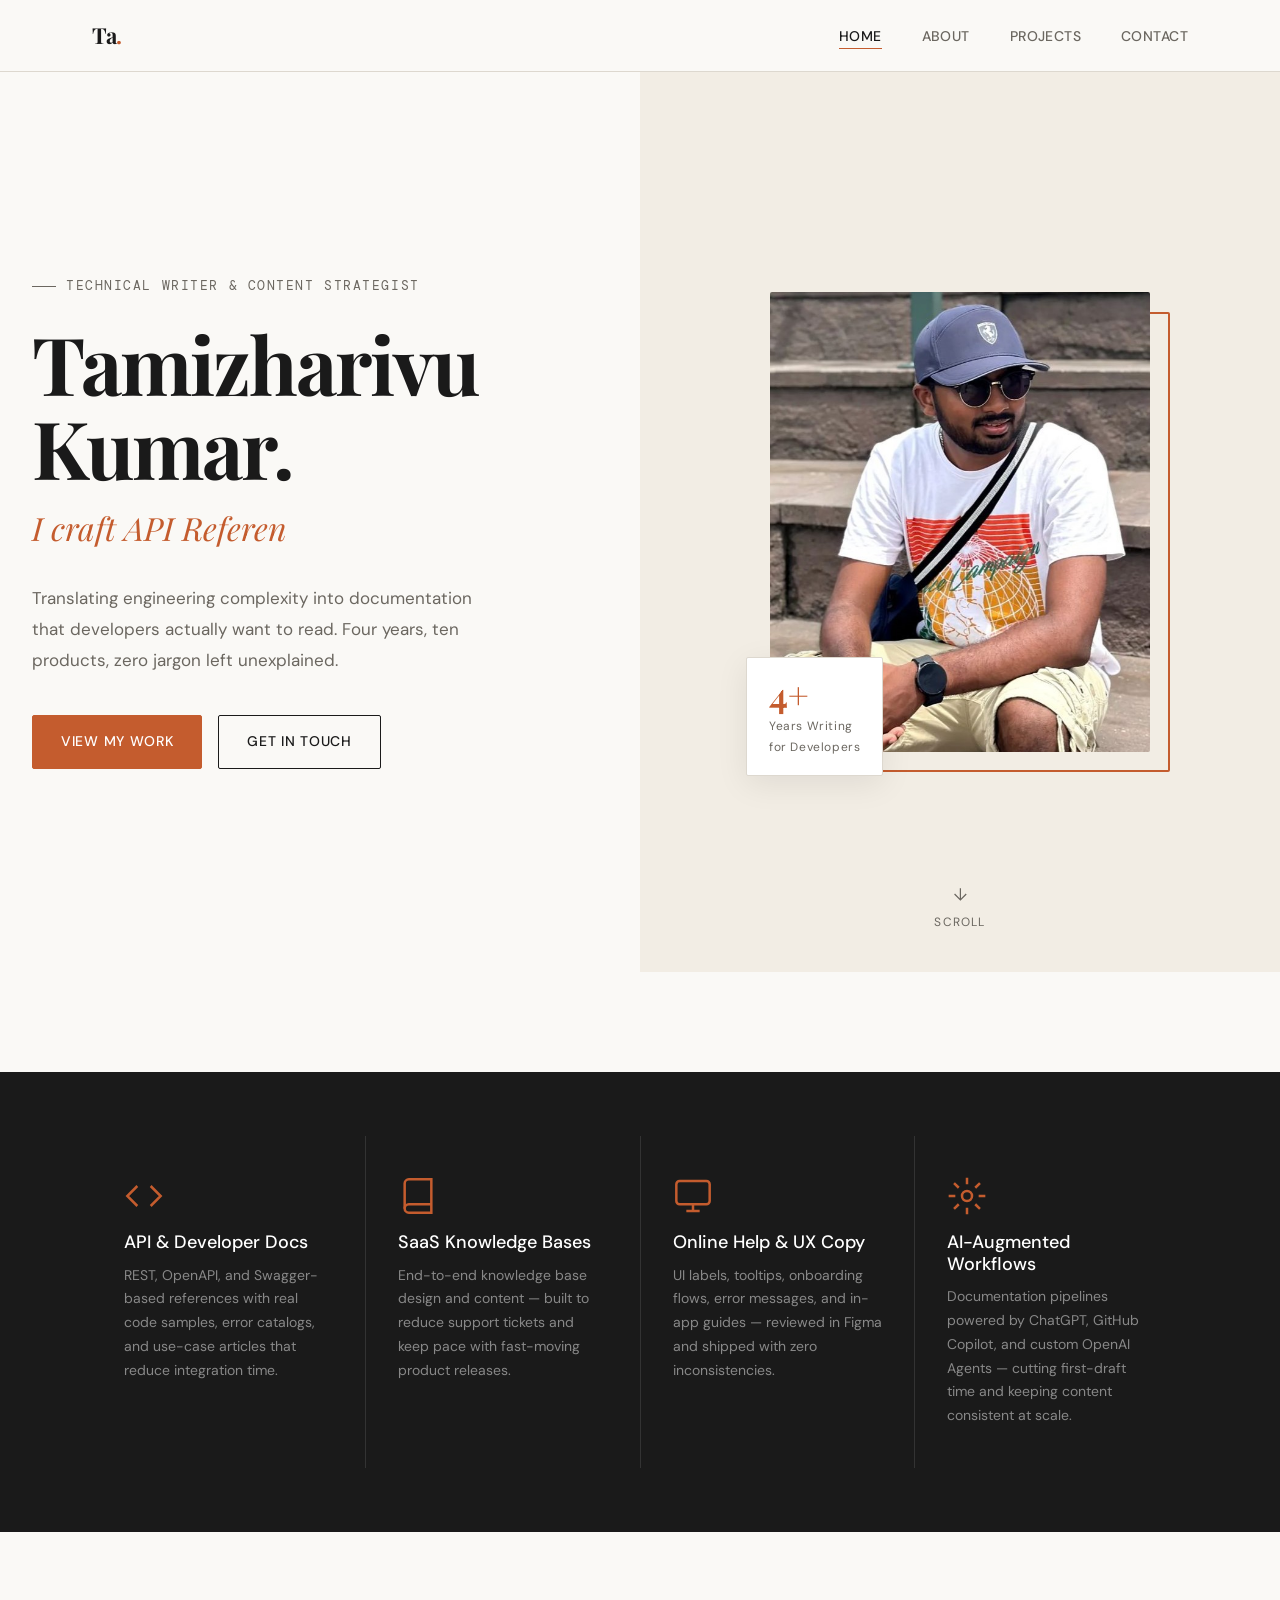
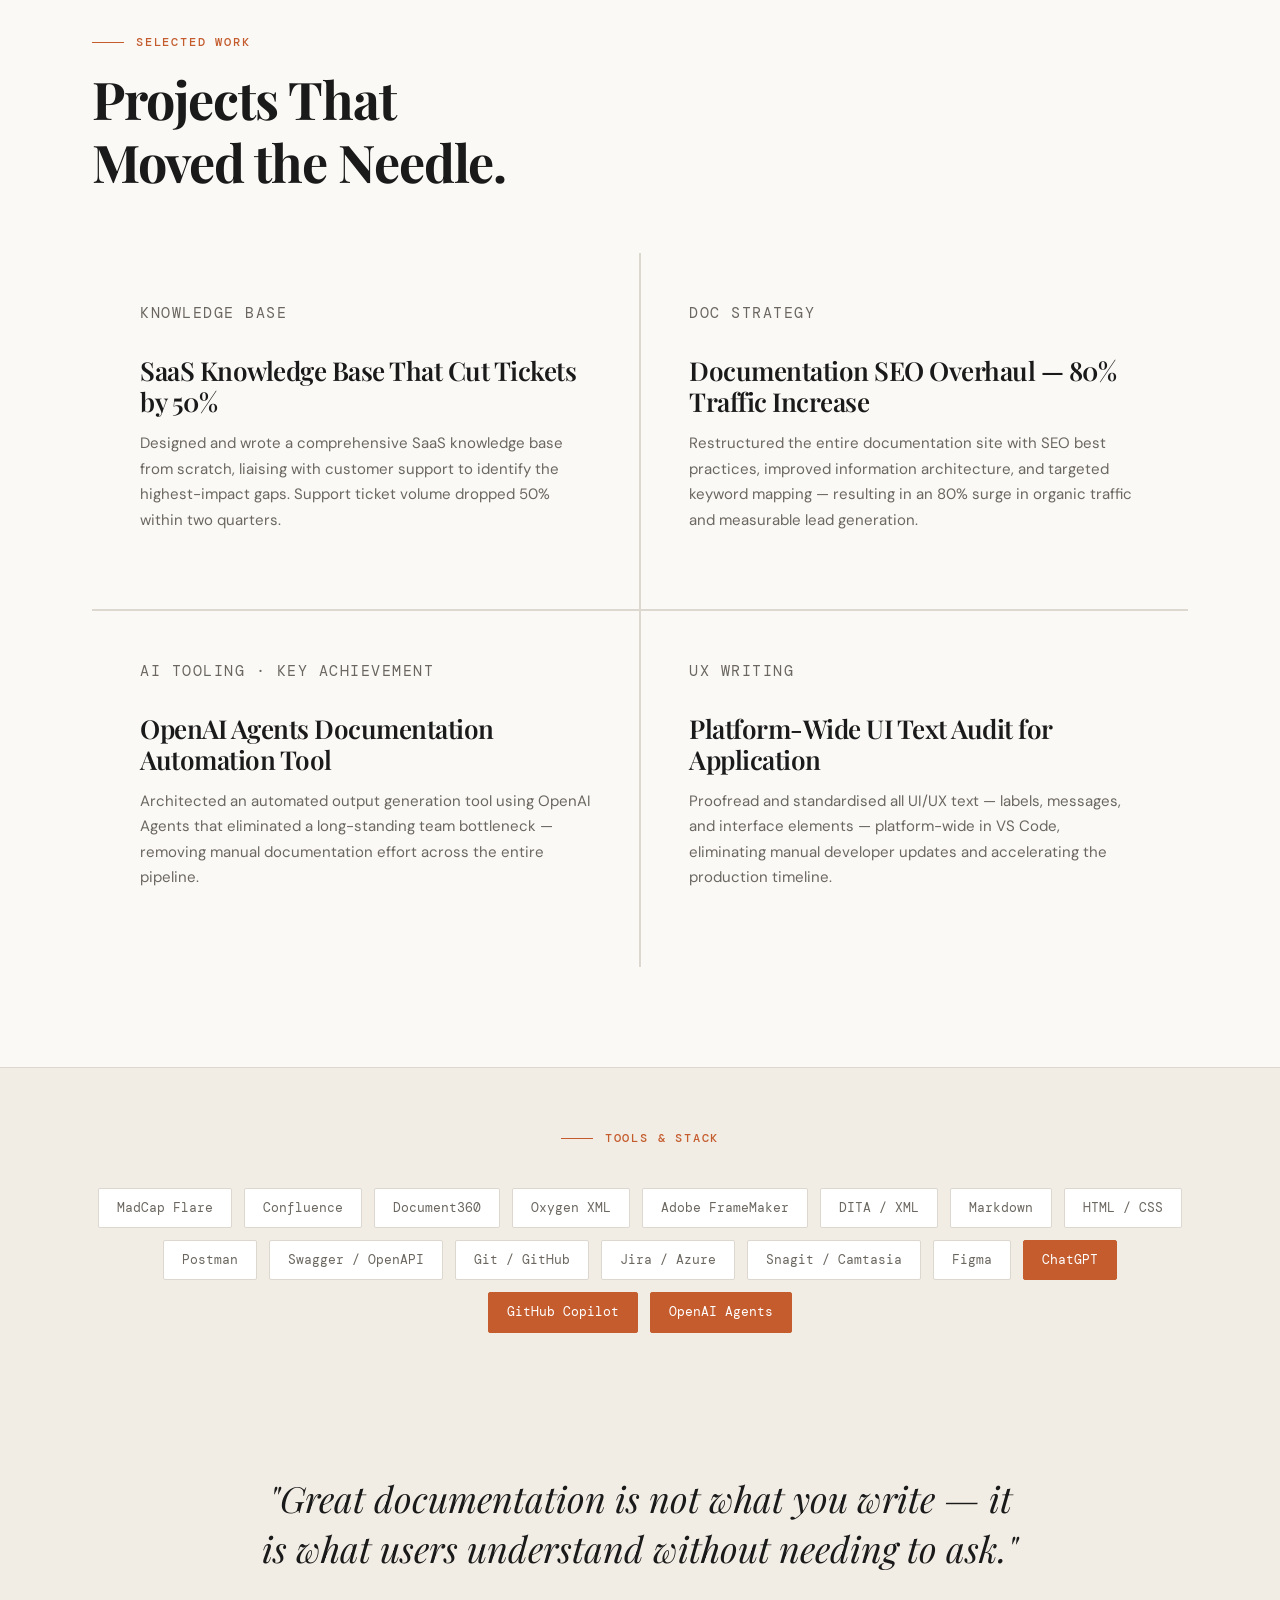
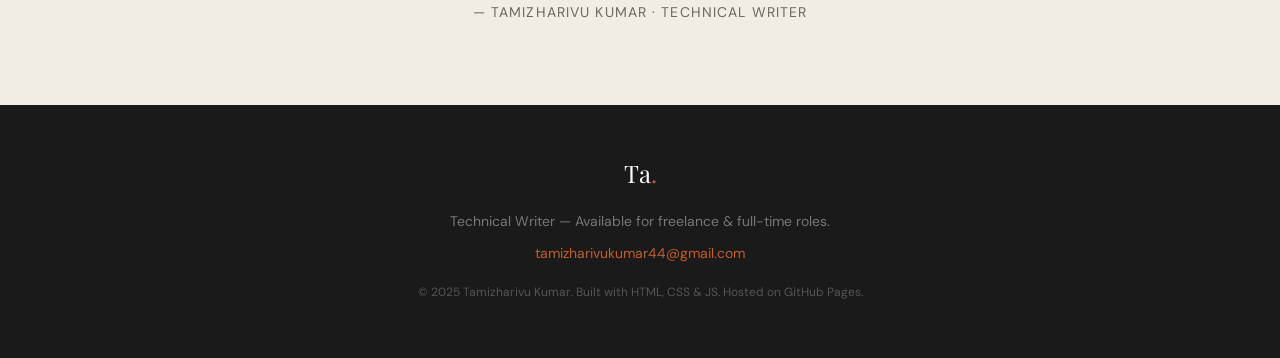
==== commit 8735bb05: "Public link removed" ====
--- a/index.html
+++ b/index.html
@@ -140,28 +140,28 @@
           <p class="feat-tag">Knowledge Base</p>
           <h3>SaaS Knowledge Base That Cut Tickets by 50%</h3>
           <p>Designed and wrote a comprehensive SaaS knowledge base from scratch, liaising with customer support to identify the highest-impact gaps. Support ticket volume dropped 50% within two quarters.</p>
-          <span class="feat-link">View project →</span>
+          <!-- <span class="feat-link">View project →</span> -->
         </div>
 
         <div class="feat-card fade-up" onclick="location.href='pages/projects.html'">
           <p class="feat-tag">Doc Strategy</p>
           <h3>Documentation SEO Overhaul — 80% Traffic Increase</h3>
           <p>Restructured the entire documentation site with SEO best practices, improved information architecture, and targeted keyword mapping — resulting in an 80% surge in organic traffic and measurable lead generation.</p>
-          <span class="feat-link">View project →</span>
+          <!-- <span class="feat-link">View project →</span> -->
         </div>
 
         <div class="feat-card fade-up" onclick="location.href='pages/projects.html'">
           <p class="feat-tag">AI Tooling · Key Achievement</p>
           <h3>OpenAI Agents Documentation Automation Tool</h3>
           <p>Architected an automated output generation tool using OpenAI Agents that eliminated a long-standing team bottleneck — removing manual documentation effort across the entire pipeline.</p>
-          <span class="feat-link">View project →</span>
+          <!-- <span class="feat-link">View project →</span> -->
         </div>
 
         <div class="feat-card fade-up" onclick="location.href='pages/projects.html'">
           <p class="feat-tag">UX Writing</p>
           <h3>Platform-Wide UI Text Audit for Application</h3>
           <p>Proofread and standardised all UI/UX text — labels, messages, and interface elements — platform-wide in VS Code, eliminating manual developer updates and accelerating the production timeline.</p>
-          <span class="feat-link">View project →</span>
+          <!-- <span class="feat-link">View project →</span> -->
         </div>
 
       </div>
